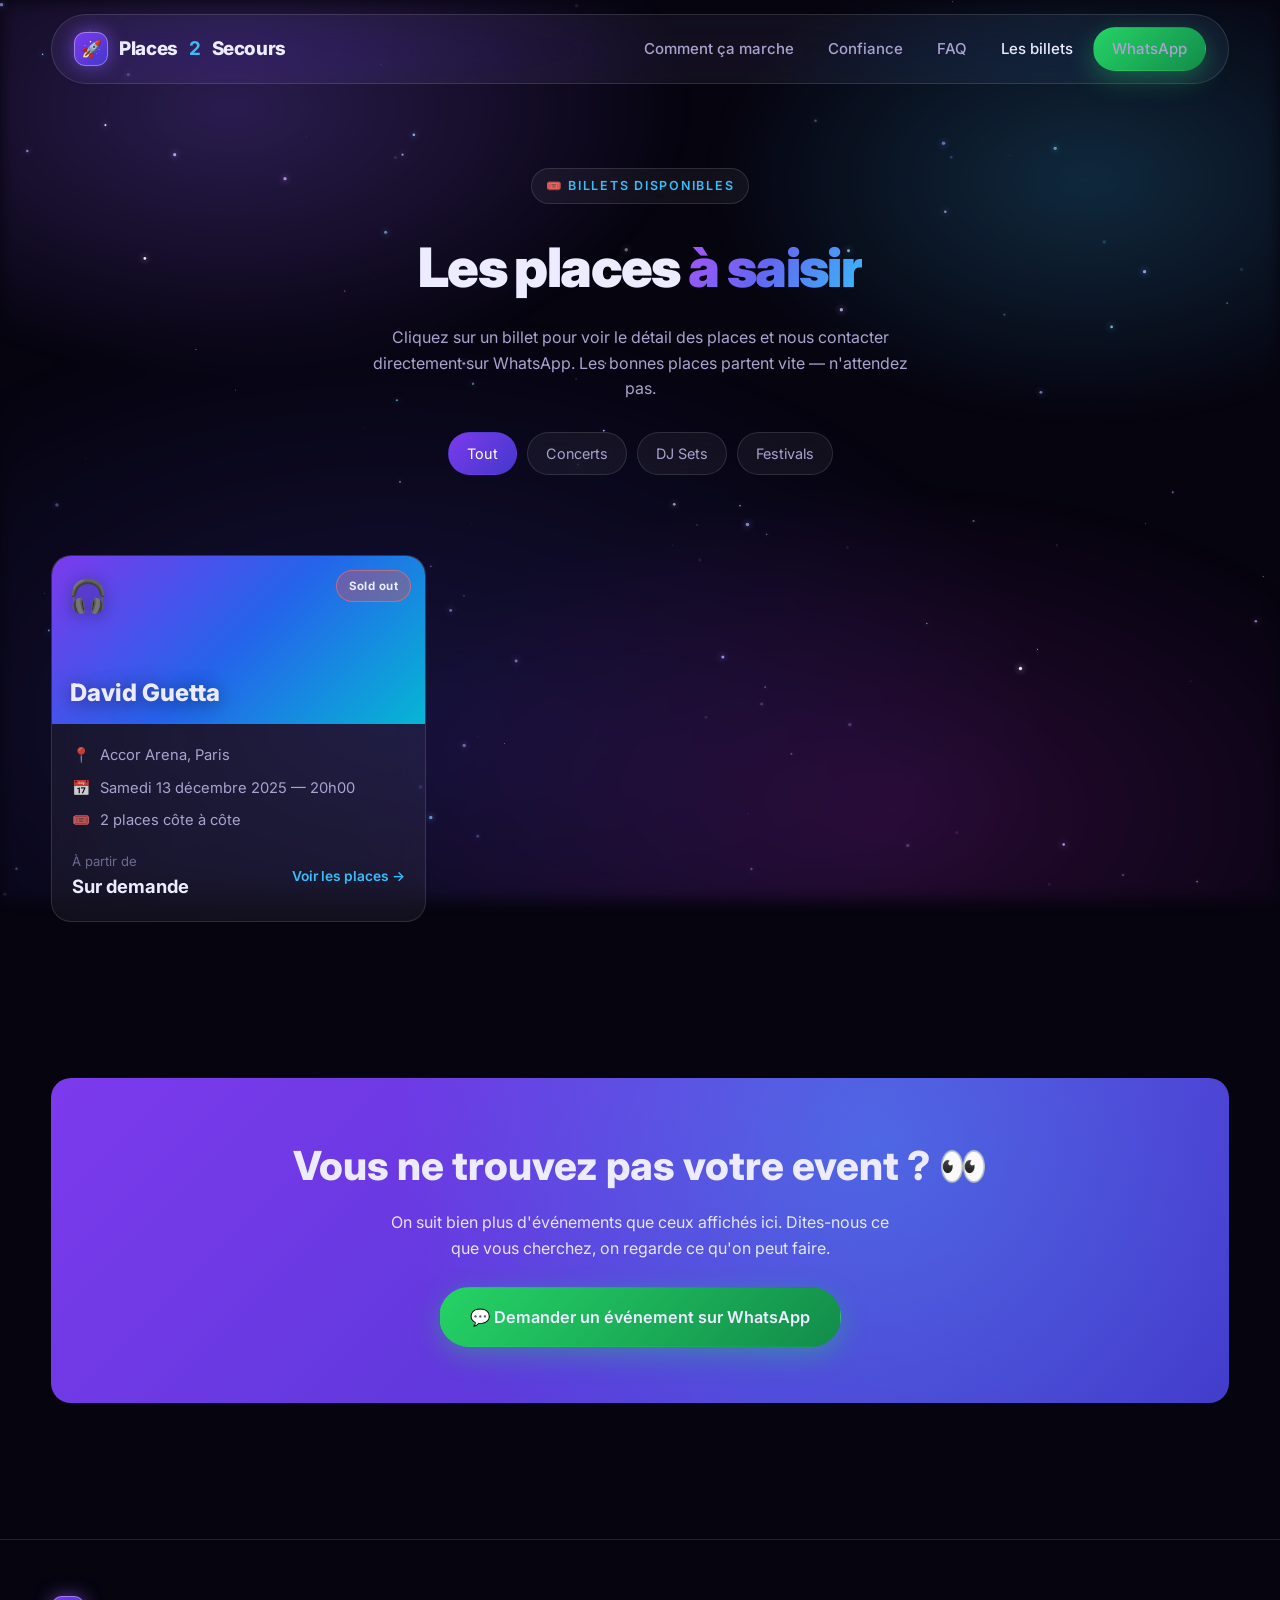
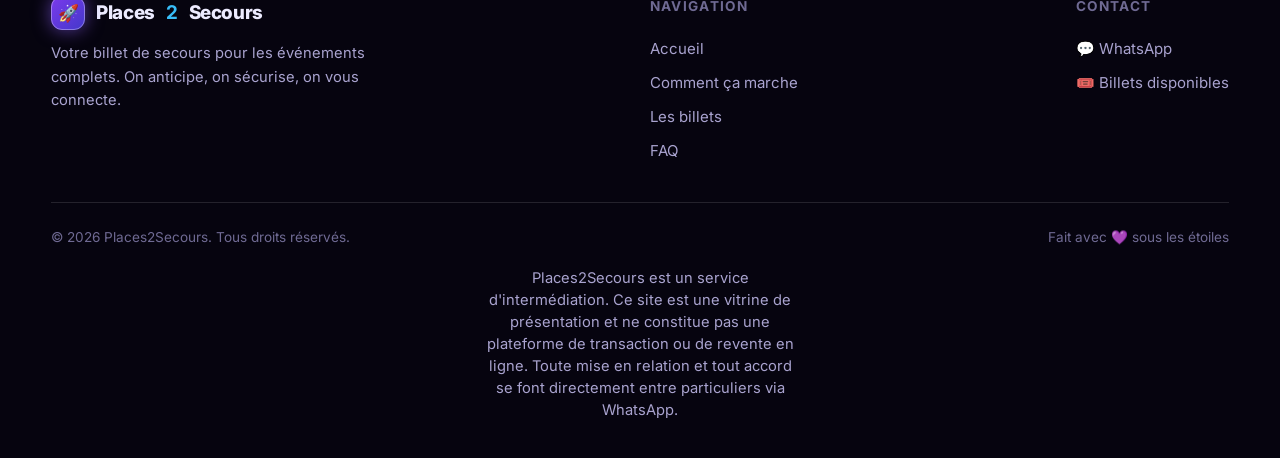
==== billets.html @ 91c5e97b "Initial commit: site vitrine Places2Secours - Landing page (galaxie bleu-violet + liquid glass) - Pa" ====
<!DOCTYPE html>
<html lang="fr">
<head>
  <meta charset="UTF-8" />
  <meta name="viewport" content="width=device-width, initial-scale=1.0" />
  <title>Billets disponibles — Places2Secours</title>
  <meta name="description" content="Découvrez les billets disponibles via Places2Secours pour les événements complets. Cliquez sur un billet et contactez-nous sur WhatsApp." />
  <link rel="preconnect" href="https://fonts.googleapis.com" />
  <link rel="preconnect" href="https://fonts.gstatic.com" crossorigin />
  <link href="https://fonts.googleapis.com/css2?family=Inter:wght@400;500;600;700;800;900&display=swap" rel="stylesheet" />
  <link rel="stylesheet" href="css/style.css" />
</head>
<body>
  <!-- Décor galaxie -->
  <canvas id="starfield"></canvas>
  <div class="nebula"></div>
  <div id="cursor-glow"></div>

  <!-- Navbar -->
  <header class="nav">
    <div class="wrap">
      <div class="nav-inner">
        <a href="index.html" class="brand">
          <span class="logo">🚀</span> Places<b>2</b>Secours
        </a>
        <nav class="nav-links">
          <a href="index.html#how">Comment ça marche</a>
          <a href="index.html#trust">Confiance</a>
          <a href="index.html#faq">FAQ</a>
          <a href="billets.html" class="active">Les billets</a>
          <a class="btn btn-whatsapp" data-wa="Bonjour Places2Secours, j'aimerais avoir des infos sur vos billets disponibles 🎟️" style="padding:9px 18px">WhatsApp</a>
        </nav>
        <button class="nav-toggle" aria-label="Menu">☰</button>
      </div>
    </div>
  </header>

  <!-- En-tête de page -->
  <section class="page-head">
    <div class="wrap">
      <span class="eyebrow">🎟️ Billets disponibles</span>
      <h1>Les places <span class="gradient-text">à saisir</span></h1>
      <p>Cliquez sur un billet pour voir le détail des places et nous contacter directement sur WhatsApp. Les bonnes places partent vite — n'attendez pas.</p>

      <div class="filters">
        <span class="chip active" data-filter="all">Tout</span>
        <span class="chip" data-filter="concerts">Concerts</span>
        <span class="chip" data-filter="dj-sets">DJ Sets</span>
        <span class="chip" data-filter="festivals">Festivals</span>
      </div>
    </div>
  </section>

  <!-- Grille des billets (injectée par JS) -->
  <section style="padding-top:0">
    <div class="wrap">
      <div class="tickets-grid" id="tickets-grid"></div>
    </div>
  </section>

  <!-- Bandeau aide -->
  <section style="padding-top:0">
    <div class="wrap">
      <div class="cta-band reveal">
        <h2>Vous ne trouvez pas votre event ? 👀</h2>
        <p>On suit bien plus d'événements que ceux affichés ici. Dites-nous ce que vous cherchez, on regarde ce qu'on peut faire.</p>
        <a class="btn btn-whatsapp btn-lg" data-wa="Bonjour Places2Secours 👋 je cherche des places pour un événement précis, est-ce que vous pouvez m'aider ?">💬 Demander un événement sur WhatsApp</a>
      </div>
    </div>
  </section>

  <!-- Footer -->
  <footer class="footer">
    <div class="wrap">
      <div class="footer-grid">
        <div style="max-width:340px">
          <a href="index.html" class="brand"><span class="logo">🚀</span> Places<b>2</b>Secours</a>
          <p>Votre billet de secours pour les événements complets. On anticipe, on sécurise, on vous connecte.</p>
        </div>
        <div class="footer-col">
          <h5>Navigation</h5>
          <a href="index.html">Accueil</a>
          <a href="index.html#how">Comment ça marche</a>
          <a href="billets.html">Les billets</a>
          <a href="index.html#faq">FAQ</a>
        </div>
        <div class="footer-col">
          <h5>Contact</h5>
          <a data-wa="Bonjour Places2Secours 👋">💬 WhatsApp</a>
          <a href="billets.html">🎟️ Billets disponibles</a>
        </div>
      </div>
      <div class="footer-bottom">
        <span>© <span data-year></span> Places2Secours. Tous droits réservés.</span>
        <span>Fait avec 💜 sous les étoiles</span>
      </div>
      <p class="disclaimer">
        Places2Secours est un service d'intermédiation. Ce site est une vitrine de présentation et ne constitue pas
        une plateforme de transaction ou de revente en ligne. Toute mise en relation et tout accord se font
        directement entre particuliers via WhatsApp.
      </p>
    </div>
  </footer>

  <!-- Modal billet -->
  <div class="modal-overlay" id="modal" role="dialog" aria-modal="true">
    <div class="modal glass"></div>
  </div>

  <script src="js/main.js"></script>
</body>
</html>
---- css/style.css ----
/* =========================================================
   Places2Secours — Feuille de style globale
   Thème : galaxie bleu-violet + liquid glass
   ========================================================= */

:root {
  /* Palette galaxie */
  --bg-0: #06040f;
  --bg-1: #0b0820;
  --bg-2: #120c2e;

  --violet: #8b5cf6;
  --violet-deep: #6d28d9;
  --indigo: #4f46e5;
  --blue: #3b82f6;
  --cyan: #38bdf8;
  --magenta: #c026d3;

  /* Texte */
  --text: #ecebff;
  --text-muted: #a9a3cf;
  --text-dim: #6f6a93;

  /* Liquid glass */
  --glass-bg: rgba(255, 255, 255, 0.05);
  --glass-bg-strong: rgba(255, 255, 255, 0.08);
  --glass-border: rgba(255, 255, 255, 0.12);
  --glass-shadow: 0 8px 40px rgba(10, 5, 30, 0.55);

  --grad-primary: linear-gradient(120deg, #a855f7 0%, #6366f1 45%, #38bdf8 100%);
  --grad-violet: linear-gradient(135deg, #7c3aed 0%, #4338ca 100%);

  --radius: 20px;
  --radius-sm: 14px;
  --maxw: 1180px;

  --ease: cubic-bezier(0.22, 1, 0.36, 1);
}

* { box-sizing: border-box; margin: 0; padding: 0; }

html { scroll-behavior: smooth; }

body {
  font-family: "Inter", "Segoe UI", system-ui, -apple-system, sans-serif;
  background: var(--bg-0);
  color: var(--text);
  line-height: 1.6;
  overflow-x: hidden;
  position: relative;
  min-height: 100vh;
}

/* ---------- Décor galaxie (fixe en fond) ---------- */
#starfield {
  position: fixed;
  inset: 0;
  z-index: -3;
  display: block;
}

.nebula {
  position: fixed;
  inset: 0;
  z-index: -2;
  pointer-events: none;
  background:
    radial-gradient(ellipse 60% 50% at 18% 12%, rgba(139, 92, 246, 0.28), transparent 60%),
    radial-gradient(ellipse 50% 45% at 85% 20%, rgba(56, 189, 248, 0.20), transparent 60%),
    radial-gradient(ellipse 70% 60% at 70% 90%, rgba(192, 38, 211, 0.18), transparent 60%),
    radial-gradient(ellipse 80% 70% at 30% 80%, rgba(79, 70, 229, 0.20), transparent 65%);
  filter: blur(8px);
}

/* Halo qui suit la souris */
#cursor-glow {
  position: fixed;
  top: 0; left: 0;
  width: 480px; height: 480px;
  border-radius: 50%;
  z-index: -1;
  pointer-events: none;
  transform: translate(-50%, -50%);
  background: radial-gradient(circle, rgba(139, 92, 246, 0.16), rgba(56, 189, 248, 0.06) 40%, transparent 70%);
  transition: opacity 0.4s ease;
  will-change: transform;
  opacity: 0;
}

/* ---------- Layout ---------- */
.wrap { width: min(var(--maxw), 92vw); margin: 0 auto; }

section { padding: 96px 0; position: relative; }

.eyebrow {
  display: inline-flex;
  align-items: center;
  gap: 8px;
  font-size: 0.78rem;
  font-weight: 600;
  letter-spacing: 0.14em;
  text-transform: uppercase;
  color: var(--cyan);
  padding: 7px 14px;
  border-radius: 999px;
  border: 1px solid var(--glass-border);
  background: var(--glass-bg);
  backdrop-filter: blur(12px);
  -webkit-backdrop-filter: blur(12px);
  margin-bottom: 20px;
}

.section-title {
  font-size: clamp(1.8rem, 4vw, 2.8rem);
  font-weight: 800;
  line-height: 1.15;
  letter-spacing: -0.02em;
  margin-bottom: 16px;
}

.section-sub {
  color: var(--text-muted);
  font-size: 1.05rem;
  max-width: 620px;
}

.gradient-text {
  background: var(--grad-primary);
  -webkit-background-clip: text;
  background-clip: text;
  -webkit-text-fill-color: transparent;
}

.text-center { text-align: center; }
.center-block { margin-left: auto; margin-right: auto; }

/* ---------- Navbar ---------- */
.nav {
  position: sticky;
  top: 0;
  z-index: 100;
  padding: 14px 0;
  transition: padding 0.3s var(--ease), background 0.3s ease;
}
.nav.scrolled .nav-inner {
  background: rgba(11, 8, 32, 0.72);
  box-shadow: var(--glass-shadow);
}
.nav-inner {
  display: flex;
  align-items: center;
  justify-content: space-between;
  padding: 12px 22px;
  border-radius: 999px;
  border: 1px solid var(--glass-border);
  background: var(--glass-bg);
  backdrop-filter: blur(18px) saturate(160%);
  -webkit-backdrop-filter: blur(18px) saturate(160%);
  transition: background 0.3s ease, box-shadow 0.3s ease;
}
.brand {
  display: flex;
  align-items: center;
  gap: 11px;
  font-weight: 800;
  font-size: 1.18rem;
  letter-spacing: -0.02em;
  color: var(--text);
  text-decoration: none;
}
.brand .logo {
  width: 34px; height: 34px;
  border-radius: 11px;
  background: var(--grad-violet);
  display: grid;
  place-items: center;
  font-size: 1.05rem;
  box-shadow: 0 0 18px rgba(139, 92, 246, 0.6);
  position: relative;
}
.brand .logo::after {
  content: "";
  position: absolute; inset: 0;
  border-radius: inherit;
  border: 1px solid rgba(255,255,255,0.35);
}
.brand b { color: var(--cyan); }

.nav-links { display: flex; align-items: center; gap: 6px; }
.nav-links a {
  color: var(--text-muted);
  text-decoration: none;
  font-size: 0.94rem;
  font-weight: 500;
  padding: 8px 14px;
  border-radius: 999px;
  transition: color 0.2s, background 0.2s;
}
.nav-links a:hover { color: var(--text); background: var(--glass-bg-strong); }
.nav-links a.active { color: var(--text); }

.nav-toggle {
  display: none;
  background: none; border: none;
  color: var(--text); font-size: 1.5rem; cursor: pointer;
}

/* ---------- Buttons ---------- */
.btn {
  display: inline-flex;
  align-items: center;
  justify-content: center;
  gap: 9px;
  font-family: inherit;
  font-weight: 600;
  font-size: 0.97rem;
  padding: 13px 24px;
  border-radius: 999px;
  border: 1px solid transparent;
  cursor: pointer;
  text-decoration: none;
  color: var(--text);
  transition: transform 0.25s var(--ease), box-shadow 0.3s ease, background 0.3s;
  white-space: nowrap;
}
.btn:hover { transform: translateY(-2px); }

.btn-primary {
  background: var(--grad-violet);
  box-shadow: 0 8px 26px rgba(109, 40, 217, 0.45);
}
.btn-primary:hover { box-shadow: 0 12px 34px rgba(139, 92, 246, 0.6); }

.btn-glass {
  background: var(--glass-bg);
  border-color: var(--glass-border);
  backdrop-filter: blur(14px);
  -webkit-backdrop-filter: blur(14px);
}
.btn-glass:hover { background: var(--glass-bg-strong); border-color: rgba(255,255,255,0.25); }

.btn-whatsapp {
  background: linear-gradient(135deg, #25d366, #128c4a);
  box-shadow: 0 8px 26px rgba(37, 211, 102, 0.35);
}
.btn-whatsapp:hover { box-shadow: 0 12px 34px rgba(37, 211, 102, 0.5); }

.btn-lg { padding: 16px 30px; font-size: 1.02rem; }

/* ---------- Hero ---------- */
.hero {
  padding: 84px 0 70px;
  text-align: center;
  position: relative;
}
.hero h1 {
  font-size: clamp(2.6rem, 7vw, 5rem);
  font-weight: 900;
  line-height: 1.04;
  letter-spacing: -0.035em;
  margin-bottom: 22px;
}
.hero .lead {
  font-size: clamp(1.05rem, 2.2vw, 1.3rem);
  color: var(--text-muted);
  max-width: 660px;
  margin: 0 auto 36px;
}
.hero-cta { display: flex; gap: 14px; justify-content: center; flex-wrap: wrap; }

.hero-badges {
  display: flex;
  gap: 28px;
  justify-content: center;
  flex-wrap: wrap;
  margin-top: 54px;
}
.hero-badge {
  display: flex;
  align-items: center;
  gap: 9px;
  color: var(--text-muted);
  font-size: 0.92rem;
}
.hero-badge .dot {
  width: 9px; height: 9px; border-radius: 50%;
  background: var(--cyan);
  box-shadow: 0 0 12px var(--cyan);
}

/* Vaisseau / planète flottante en hero */
.float-orb {
  position: absolute;
  border-radius: 50%;
  filter: blur(2px);
  opacity: 0.7;
  animation: float 9s ease-in-out infinite;
  pointer-events: none;
}

@keyframes float {
  0%, 100% { transform: translateY(0) }
  50% { transform: translateY(-22px) }
}

/* ---------- Glass card générique ---------- */
.glass {
  background: var(--glass-bg);
  border: 1px solid var(--glass-border);
  border-radius: var(--radius);
  backdrop-filter: blur(20px) saturate(150%);
  -webkit-backdrop-filter: blur(20px) saturate(150%);
  box-shadow: var(--glass-shadow);
  position: relative;
  overflow: hidden;
}
/* reflet liquid glass */
.glass::before {
  content: "";
  position: absolute;
  top: 0; left: 0; right: 0;
  height: 1px;
  background: linear-gradient(90deg, transparent, rgba(255,255,255,0.45), transparent);
}

/* ---------- Steps "Comment ça marche" ---------- */
.grid-3 {
  display: grid;
  grid-template-columns: repeat(3, 1fr);
  gap: 22px;
  margin-top: 50px;
}
.step {
  padding: 32px 28px;
  transition: transform 0.4s var(--ease), border-color 0.3s;
}
.step:hover { transform: translateY(-6px); border-color: rgba(139,92,246,0.5); }
.step .num {
  font-size: 0.8rem;
  font-weight: 700;
  letter-spacing: 0.1em;
  color: var(--cyan);
}
.step .ic {
  width: 56px; height: 56px;
  border-radius: 16px;
  display: grid; place-items: center;
  font-size: 1.6rem;
  margin: 14px 0 18px;
  background: var(--glass-bg-strong);
  border: 1px solid var(--glass-border);
}
.step h3 { font-size: 1.25rem; margin-bottom: 10px; font-weight: 700; }
.step p { color: var(--text-muted); font-size: 0.98rem; }

/* ---------- Stats ---------- */
.stats {
  display: grid;
  grid-template-columns: repeat(4, 1fr);
  gap: 18px;
  padding: 40px 30px;
  text-align: center;
}
.stat .val {
  font-size: clamp(1.8rem, 4vw, 2.6rem);
  font-weight: 900;
  letter-spacing: -0.02em;
}
.stat .lab { color: var(--text-muted); font-size: 0.9rem; margin-top: 4px; }

/* ---------- Trust / features ---------- */
.grid-2 {
  display: grid;
  grid-template-columns: repeat(2, 1fr);
  gap: 20px;
  margin-top: 46px;
}
.feature {
  display: flex;
  gap: 16px;
  padding: 26px;
  transition: transform 0.35s var(--ease), border-color 0.3s;
}
.feature:hover { transform: translateY(-4px); border-color: rgba(56,189,248,0.45); }
.feature .ic {
  flex: 0 0 auto;
  width: 46px; height: 46px;
  border-radius: 13px;
  display: grid; place-items: center;
  font-size: 1.3rem;
  background: var(--grad-violet);
  box-shadow: 0 0 16px rgba(109,40,217,0.5);
}
.feature h4 { font-size: 1.08rem; margin-bottom: 5px; }
.feature p { color: var(--text-muted); font-size: 0.94rem; }

/* ---------- Testimonials ---------- */
.quote {
  padding: 28px;
  display: flex;
  flex-direction: column;
  gap: 16px;
  transition: transform 0.35s var(--ease);
}
.quote:hover { transform: translateY(-5px); }
.quote p { font-size: 1.02rem; color: var(--text); }
.quote .who { display: flex; align-items: center; gap: 12px; }
.quote .av {
  width: 42px; height: 42px; border-radius: 50%;
  background: var(--grad-primary);
  display: grid; place-items: center;
  font-weight: 700; color: #fff;
}
.quote .who b { display: block; font-size: 0.95rem; }
.quote .who span { font-size: 0.82rem; color: var(--text-dim); }
.stars { color: #fbbf24; font-size: 0.95rem; letter-spacing: 2px; }

/* ---------- FAQ ---------- */
.faq { margin-top: 40px; display: flex; flex-direction: column; gap: 14px; }
.faq-item { padding: 0 26px; cursor: pointer; }
.faq-q {
  display: flex; justify-content: space-between; align-items: center;
  padding: 22px 0;
  font-weight: 600; font-size: 1.05rem;
}
.faq-q .chev { transition: transform 0.3s var(--ease); color: var(--cyan); font-size: 1.3rem; }
.faq-item.open .faq-q .chev { transform: rotate(45deg); }
.faq-a {
  max-height: 0; overflow: hidden;
  color: var(--text-muted);
  transition: max-height 0.4s var(--ease), padding 0.3s ease;
}
.faq-item.open .faq-a { max-height: 260px; padding-bottom: 22px; }

/* ---------- CTA band ---------- */
.cta-band {
  padding: 56px 40px;
  text-align: center;
  background: var(--grad-violet);
  border-radius: var(--radius);
  position: relative;
  overflow: hidden;
}
.cta-band::after {
  content: "";
  position: absolute; inset: 0;
  background: radial-gradient(circle at 70% 20%, rgba(56,189,248,0.35), transparent 55%);
}
.cta-band > * { position: relative; z-index: 1; }
.cta-band h2 { font-size: clamp(1.7rem, 4vw, 2.5rem); font-weight: 800; margin-bottom: 12px; }
.cta-band p { color: rgba(255,255,255,0.85); max-width: 520px; margin: 0 auto 26px; }

/* ---------- Footer ---------- */
.footer {
  padding: 56px 0 36px;
  border-top: 1px solid var(--glass-border);
  margin-top: 40px;
}
.footer-grid {
  display: flex;
  justify-content: space-between;
  flex-wrap: wrap;
  gap: 30px;
  margin-bottom: 34px;
}
.footer-grid .brand { margin-bottom: 12px; }
.footer p { color: var(--text-muted); font-size: 0.92rem; max-width: 320px; }
.footer-col h5 { font-size: 0.85rem; text-transform: uppercase; letter-spacing: 0.1em; color: var(--text-dim); margin-bottom: 14px; }
.footer-col a { display: block; color: var(--text-muted); text-decoration: none; font-size: 0.94rem; padding: 5px 0; transition: color 0.2s; }
.footer-col a:hover { color: var(--cyan); }
.footer-bottom {
  display: flex; justify-content: space-between; flex-wrap: wrap; gap: 12px;
  padding-top: 24px;
  border-top: 1px solid var(--glass-border);
  color: var(--text-dim); font-size: 0.85rem;
}
.disclaimer {
  margin-top: 18px;
  font-size: 0.8rem;
  color: var(--text-dim);
  text-align: center;
  max-width: 720px;
  margin-left: auto; margin-right: auto;
  line-height: 1.5;
}

/* =========================================================
   PAGE BILLETS
   ========================================================= */
.page-head {
  padding: 70px 0 30px;
  text-align: center;
}
.page-head h1 {
  font-size: clamp(2.2rem, 5vw, 3.4rem);
  font-weight: 900;
  letter-spacing: -0.03em;
  margin-bottom: 14px;
}
.page-head p { color: var(--text-muted); max-width: 560px; margin: 0 auto; }

.filters {
  display: flex;
  gap: 10px;
  justify-content: center;
  flex-wrap: wrap;
  margin: 30px 0 50px;
}
.chip {
  padding: 9px 18px;
  border-radius: 999px;
  border: 1px solid var(--glass-border);
  background: var(--glass-bg);
  color: var(--text-muted);
  font-size: 0.9rem;
  cursor: pointer;
  transition: all 0.25s;
  backdrop-filter: blur(10px);
}
.chip:hover { color: var(--text); border-color: rgba(139,92,246,0.5); }
.chip.active { background: var(--grad-violet); color: #fff; border-color: transparent; }

.tickets-grid {
  display: grid;
  grid-template-columns: repeat(auto-fill, minmax(310px, 1fr));
  gap: 26px;
  padding-bottom: 60px;
}

/* Carte billet avec tilt 3D */
.ticket {
  border-radius: var(--radius);
  overflow: hidden;
  cursor: pointer;
  border: 1px solid var(--glass-border);
  background: var(--glass-bg);
  backdrop-filter: blur(16px);
  -webkit-backdrop-filter: blur(16px);
  transition: transform 0.2s var(--ease), box-shadow 0.3s ease, border-color 0.3s;
  transform-style: preserve-3d;
  will-change: transform;
  position: relative;
}
.ticket:hover {
  border-color: rgba(139,92,246,0.6);
  box-shadow: 0 22px 50px rgba(20,8,50,0.6), 0 0 30px rgba(139,92,246,0.25);
}
.ticket-banner {
  height: 168px;
  position: relative;
  display: flex;
  align-items: flex-end;
  padding: 18px;
  overflow: hidden;
}
.ticket-banner .glare {
  position: absolute; inset: 0;
  background: linear-gradient(125deg, rgba(255,255,255,0.25), transparent 40%);
  opacity: 0; transition: opacity 0.3s;
}
.ticket:hover .ticket-banner .glare { opacity: 1; }
.ticket-banner .tag {
  position: absolute; top: 14px; right: 14px;
  font-size: 0.72rem; font-weight: 700;
  padding: 6px 12px; border-radius: 999px;
  background: rgba(0,0,0,0.4);
  border: 1px solid rgba(255,255,255,0.25);
  backdrop-filter: blur(8px);
  letter-spacing: 0.04em;
}
.ticket-banner .tag.hot { background: rgba(239,68,68,0.35); border-color: rgba(248,113,113,0.6); }
.ticket-banner h3 {
  font-size: 1.5rem; font-weight: 800; line-height: 1.1;
  text-shadow: 0 2px 18px rgba(0,0,0,0.5);
  position: relative; z-index: 1;
}
.ticket-body { padding: 20px; }
.ticket-meta { display: flex; flex-direction: column; gap: 9px; margin-bottom: 18px; }
.ticket-meta .row { display: flex; align-items: center; gap: 10px; color: var(--text-muted); font-size: 0.92rem; }
.ticket-meta .row .i { width: 18px; text-align: center; opacity: 0.8; }
.ticket-foot { display: flex; align-items: center; justify-content: space-between; }
.ticket-price { font-size: 0.82rem; color: var(--text-dim); }
.ticket-price b { display: block; font-size: 1.15rem; color: var(--text); font-weight: 700; }
.ticket .see {
  font-size: 0.86rem; font-weight: 600; color: var(--cyan);
  display: inline-flex; align-items: center; gap: 6px;
  transition: gap 0.25s;
}
.ticket:hover .see { gap: 11px; }

/* ---------- Modal ---------- */
.modal-overlay {
  position: fixed; inset: 0; z-index: 200;
  display: none;
  align-items: center;
  justify-content: center;
  padding: 20px;
  background: rgba(4, 2, 14, 0.7);
  backdrop-filter: blur(8px);
  -webkit-backdrop-filter: blur(8px);
  opacity: 0;
  transition: opacity 0.3s ease;
}
.modal-overlay.show { display: flex; opacity: 1; }
.modal {
  width: min(560px, 100%);
  max-height: 90vh;
  overflow-y: auto;
  border-radius: 24px;
  border: 1px solid var(--glass-border);
  background: rgba(18, 12, 46, 0.85);
  backdrop-filter: blur(28px) saturate(160%);
  -webkit-backdrop-filter: blur(28px) saturate(160%);
  box-shadow: 0 30px 80px rgba(0,0,0,0.6);
  transform: translateY(24px) scale(0.97);
  transition: transform 0.4s var(--ease);
  position: relative;
}
.modal-overlay.show .modal { transform: translateY(0) scale(1); }
.modal-banner {
  height: 180px;
  display: flex; align-items: flex-end;
  padding: 22px;
  position: relative;
}
.modal-close {
  position: absolute; top: 16px; right: 16px;
  width: 38px; height: 38px; border-radius: 50%;
  background: rgba(0,0,0,0.4);
  border: 1px solid rgba(255,255,255,0.2);
  color: #fff; font-size: 1.2rem; cursor: pointer;
  display: grid; place-items: center;
  transition: background 0.2s, transform 0.2s;
  backdrop-filter: blur(8px);
  z-index: 2;
}
.modal-close:hover { background: rgba(0,0,0,0.65); transform: rotate(90deg); }
.modal-banner h2 { font-size: 1.9rem; font-weight: 800; text-shadow: 0 2px 18px rgba(0,0,0,0.55); position: relative; z-index: 1; }
.modal-body { padding: 26px; }
.modal-tags { display: flex; gap: 8px; flex-wrap: wrap; margin-bottom: 20px; }
.modal-tags .t {
  font-size: 0.76rem; font-weight: 600;
  padding: 6px 12px; border-radius: 999px;
  background: var(--glass-bg-strong); border: 1px solid var(--glass-border);
  color: var(--text-muted);
}
.modal-details { display: grid; grid-template-columns: 1fr 1fr; gap: 14px; margin-bottom: 22px; }
.detail {
  padding: 14px 16px;
  border-radius: var(--radius-sm);
  background: var(--glass-bg);
  border: 1px solid var(--glass-border);
}
.detail .k { font-size: 0.74rem; text-transform: uppercase; letter-spacing: 0.08em; color: var(--text-dim); margin-bottom: 4px; }
.detail .v { font-weight: 600; font-size: 1rem; }
.modal-desc { color: var(--text-muted); font-size: 0.96rem; margin-bottom: 24px; line-height: 1.65; }
.modal-actions { display: flex; flex-direction: column; gap: 10px; }
.modal-note { font-size: 0.8rem; color: var(--text-dim); text-align: center; margin-top: 4px; }

/* ---------- Reveal au scroll ---------- */
.reveal { opacity: 0; transform: translateY(28px); transition: opacity 0.7s var(--ease), transform 0.7s var(--ease); }
.reveal.in { opacity: 1; transform: none; }

/* ---------- Responsive ---------- */
@media (max-width: 900px) {
  .grid-3 { grid-template-columns: 1fr; }
  .grid-2 { grid-template-columns: 1fr; }
  .stats { grid-template-columns: repeat(2, 1fr); }
  section { padding: 70px 0; }
}
@media (max-width: 680px) {
  .nav-links {
    position: absolute;
    top: calc(100% + 10px);
    right: 4vw;
    left: 4vw;
    flex-direction: column;
    align-items: stretch;
    gap: 4px;
    padding: 14px;
    border-radius: var(--radius);
    background: rgba(11,8,32,0.95);
    border: 1px solid var(--glass-border);
    backdrop-filter: blur(20px);
    display: none;
  }
  .nav-links.open { display: flex; }
  .nav-links a { padding: 12px 14px; }
  .nav-toggle { display: block; }
  .modal-details { grid-template-columns: 1fr; }
  .hero-badges { gap: 16px; }
  .footer-bottom { flex-direction: column; }
}

@media (prefers-reduced-motion: reduce) {
  * { animation: none !important; transition: none !important; }
  .reveal { opacity: 1; transform: none; }
}
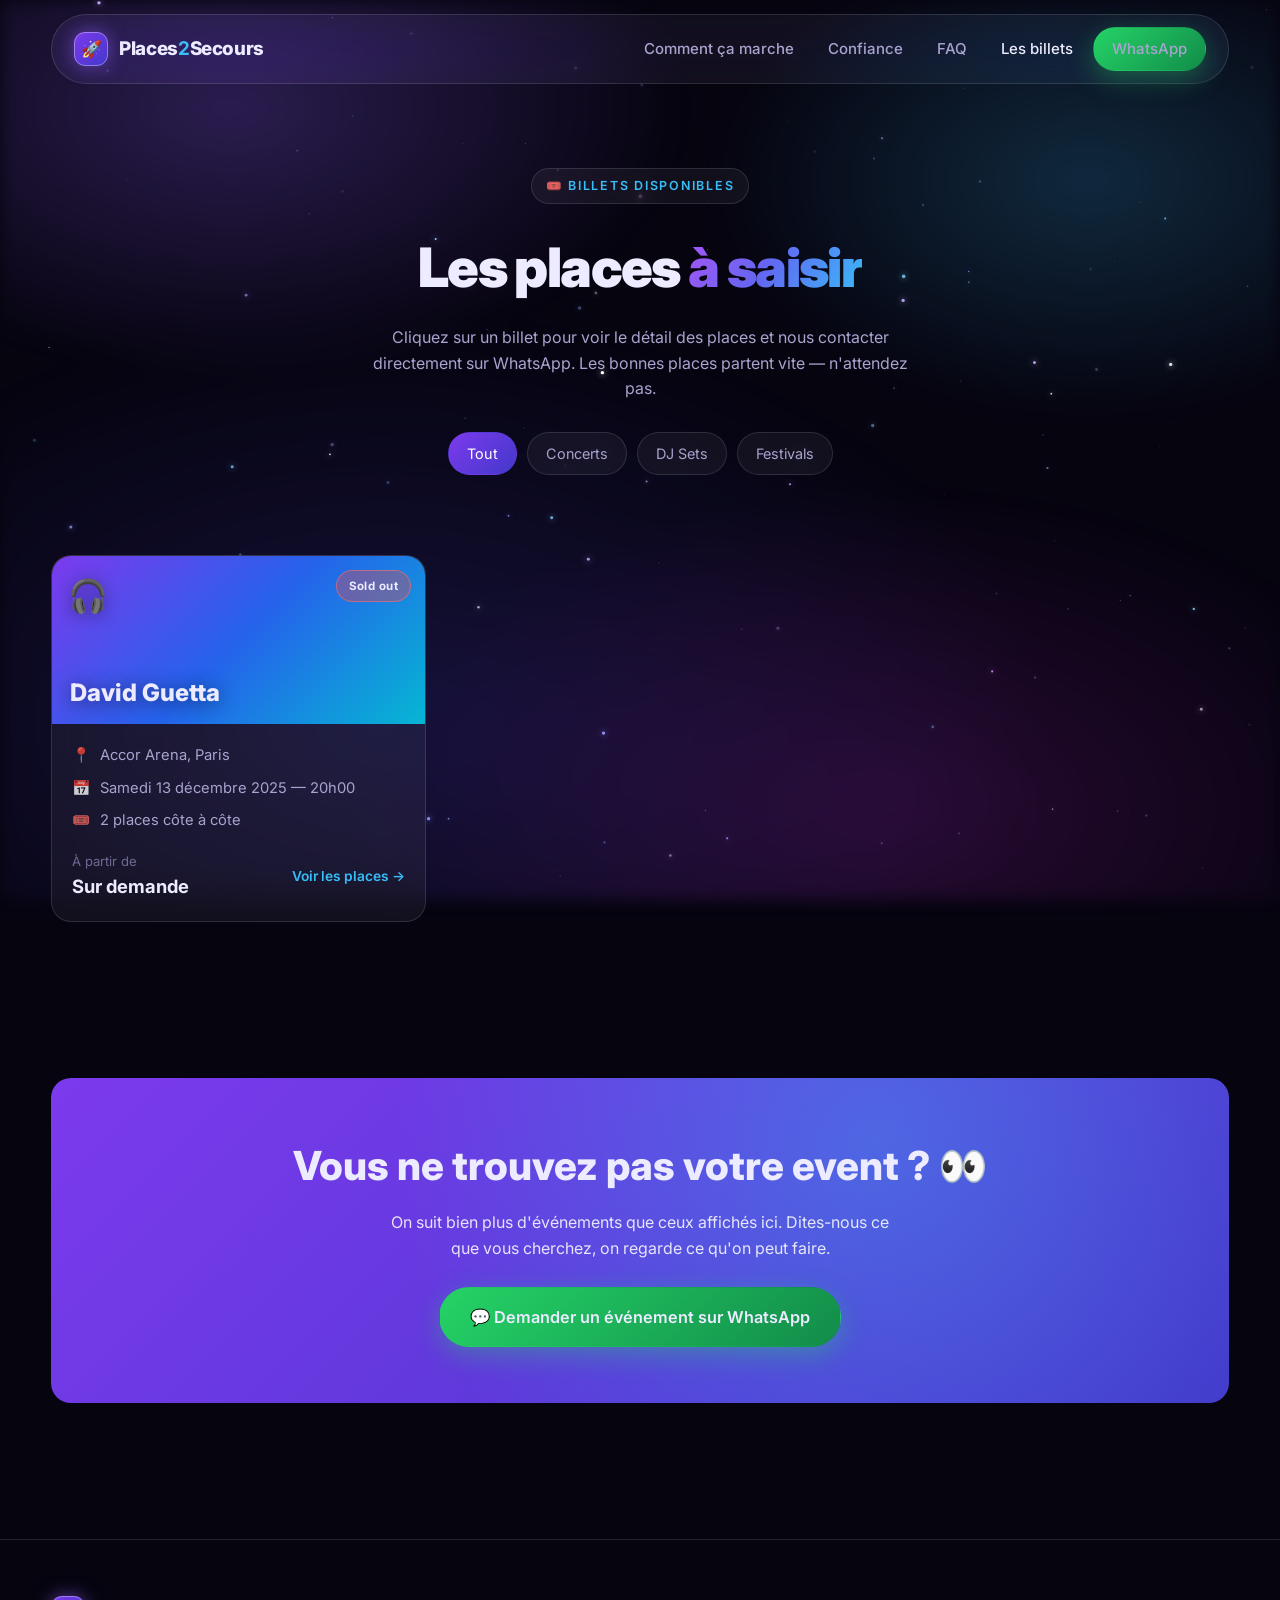
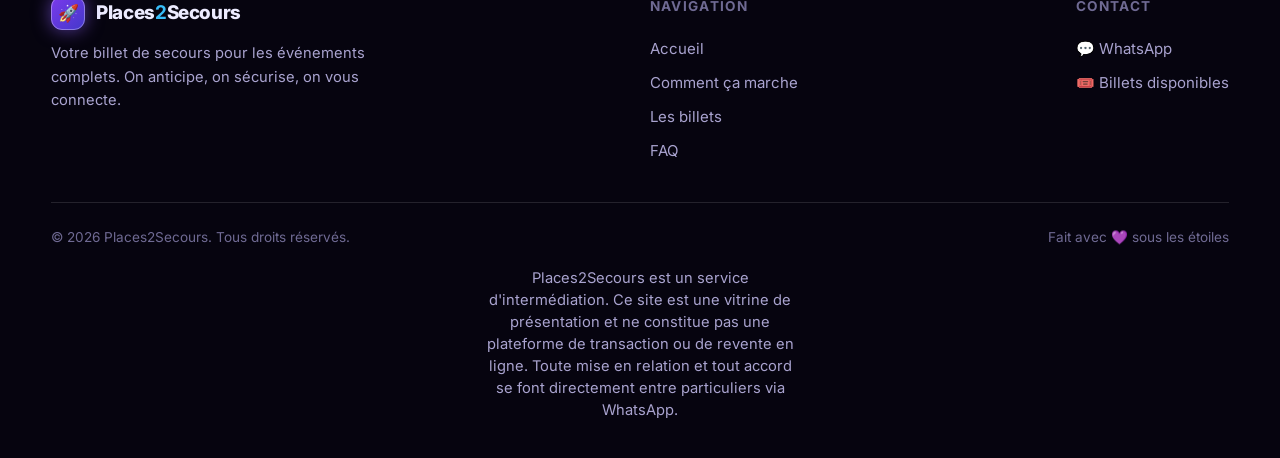
==== commit 4cced589: "Fix nom collé Places2Secours + responsive mobile - Regroupe le nom dans un span (le gap flex ajoutai" ====
--- a/billets.html
+++ b/billets.html
@@ -21,7 +21,7 @@
     <div class="wrap">
       <div class="nav-inner">
         <a href="index.html" class="brand">
-          <span class="logo">🚀</span> Places<b>2</b>Secours
+          <span class="logo">🚀</span><span class="brand-name">Places<b>2</b>Secours</span>
         </a>
         <nav class="nav-links">
           <a href="index.html#how">Comment ça marche</a>
@@ -74,7 +74,7 @@
     <div class="wrap">
       <div class="footer-grid">
         <div style="max-width:340px">
-          <a href="index.html" class="brand"><span class="logo">🚀</span> Places<b>2</b>Secours</a>
+          <a href="index.html" class="brand"><span class="logo">🚀</span><span class="brand-name">Places<b>2</b>Secours</span></a>
           <p>Votre billet de secours pour les événements complets. On anticipe, on sécurise, on vous connecte.</p>
         </div>
         <div class="footer-col">
--- a/css/style.css
+++ b/css/style.css
@@ -522,7 +522,7 @@
 
 .tickets-grid {
   display: grid;
-  grid-template-columns: repeat(auto-fill, minmax(310px, 1fr));
+  grid-template-columns: repeat(auto-fill, minmax(min(290px, 100%), 1fr));
   gap: 26px;
   padding-bottom: 60px;
 }
@@ -655,6 +655,7 @@
 .detail .v { font-weight: 600; font-size: 1rem; }
 .modal-desc { color: var(--text-muted); font-size: 0.96rem; margin-bottom: 24px; line-height: 1.65; }
 .modal-actions { display: flex; flex-direction: column; gap: 10px; }
+.modal-actions .btn { white-space: normal; text-align: center; }
 .modal-note { font-size: 0.8rem; color: var(--text-dim); text-align: center; margin-top: 4px; }
 
 /* ---------- Reveal au scroll ---------- */
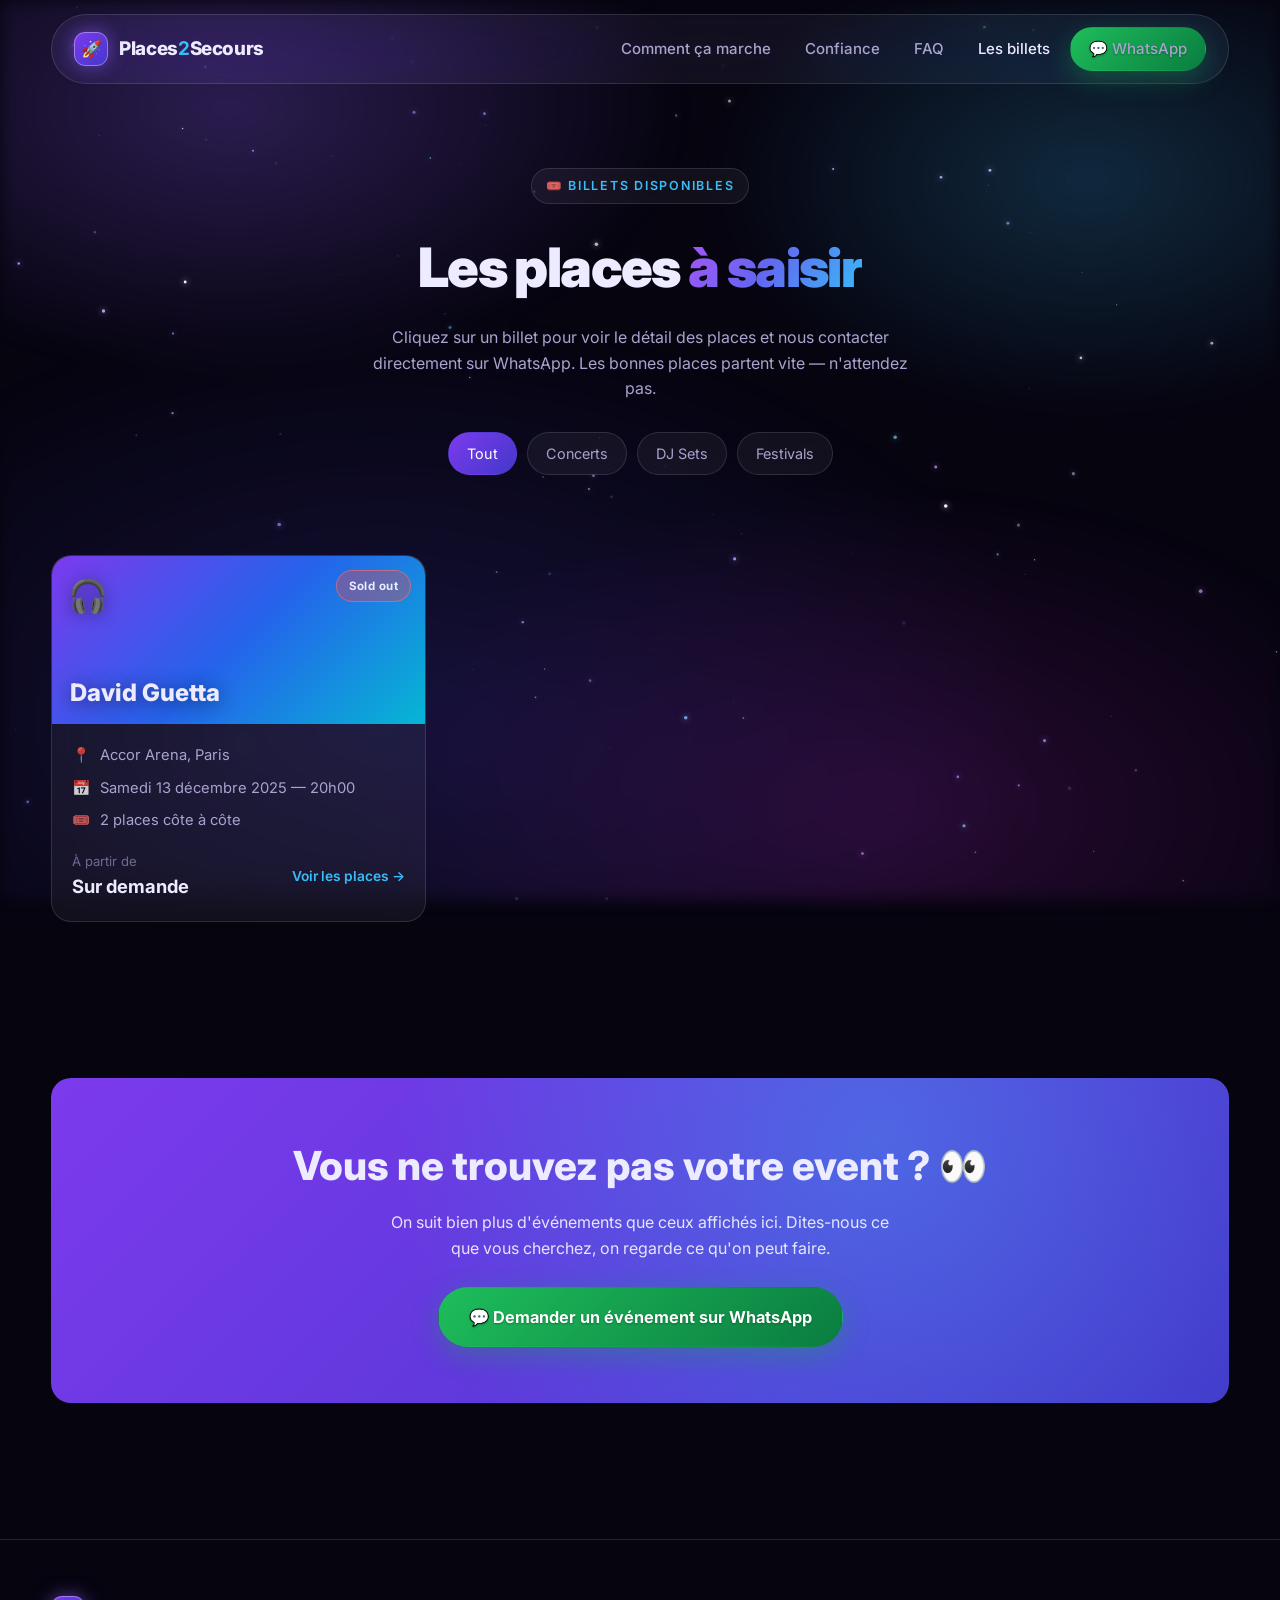
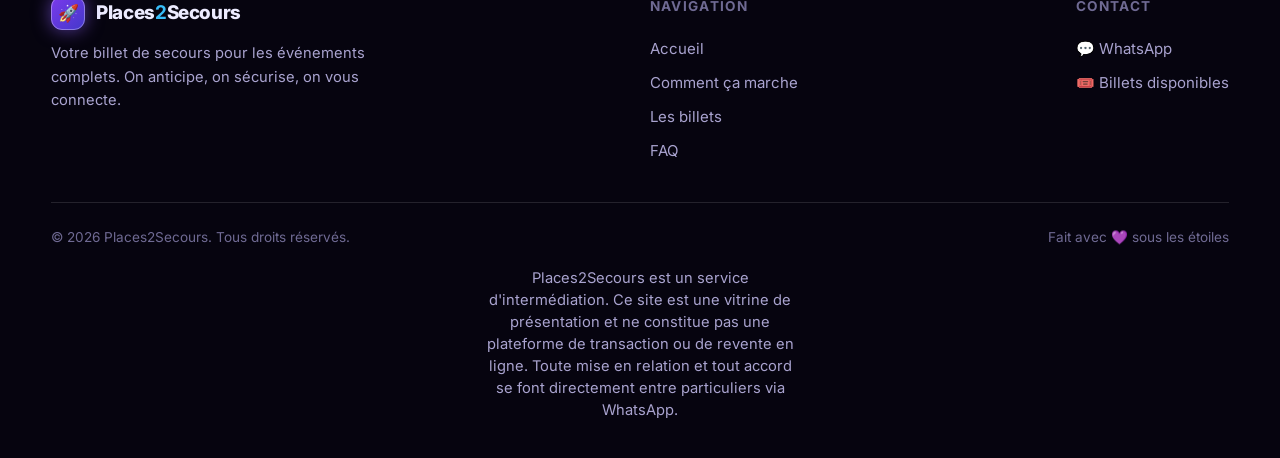
==== commit 861cc329: "Améliore la lisibilité du bouton WhatsApp du header - Vert foncé + texte blanc gras + ombre légère (" ====
--- a/billets.html
+++ b/billets.html
@@ -28,7 +28,7 @@
           <a href="index.html#trust">Confiance</a>
           <a href="index.html#faq">FAQ</a>
           <a href="billets.html" class="active">Les billets</a>
-          <a class="btn btn-whatsapp" data-wa="Bonjour Places2Secours, j'aimerais avoir des infos sur vos billets disponibles 🎟️" style="padding:9px 18px">WhatsApp</a>
+          <a class="btn btn-whatsapp" data-wa="Bonjour Places2Secours, j'aimerais avoir des infos sur vos billets disponibles 🎟️" style="padding:9px 18px">💬 WhatsApp</a>
         </nav>
         <button class="nav-toggle" aria-label="Menu">☰</button>
       </div>
--- a/css/style.css
+++ b/css/style.css
@@ -240,10 +240,13 @@
 .btn-glass:hover { background: var(--glass-bg-strong); border-color: rgba(255,255,255,0.25); }
 
 .btn-whatsapp {
-  background: linear-gradient(135deg, #25d366, #128c4a);
-  box-shadow: 0 8px 26px rgba(37, 211, 102, 0.35);
-}
-.btn-whatsapp:hover { box-shadow: 0 12px 34px rgba(37, 211, 102, 0.5); }
+  background: linear-gradient(135deg, #1ebd5b, #0a7d40);
+  color: #ffffff;
+  font-weight: 700;
+  text-shadow: 0 1px 2px rgba(0, 40, 15, 0.4);
+  box-shadow: 0 8px 26px rgba(20, 160, 80, 0.38);
+}
+.btn-whatsapp:hover { box-shadow: 0 12px 34px rgba(20, 160, 80, 0.55); }
 
 .btn-lg { padding: 16px 30px; font-size: 1.02rem; }
 
